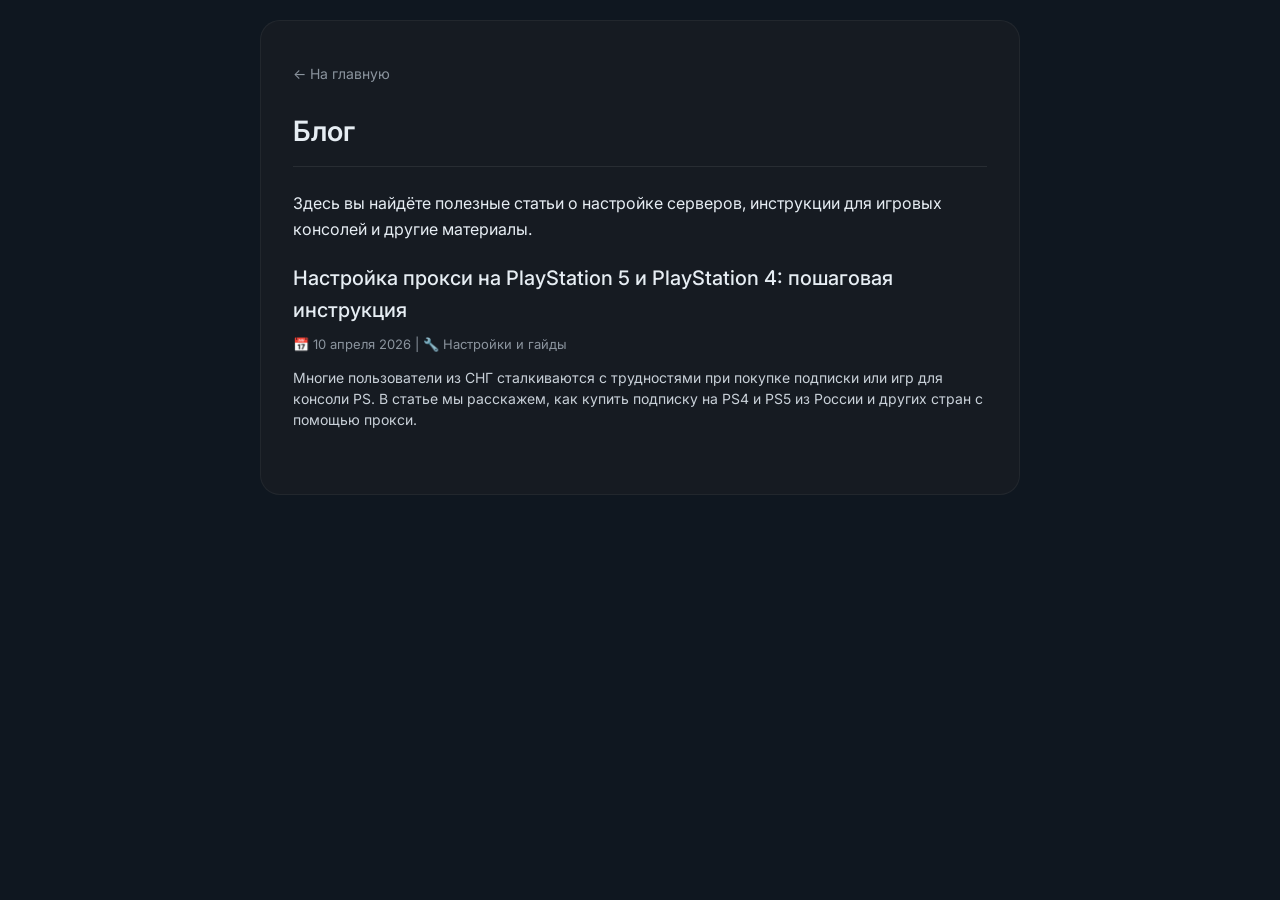
==== blog/index.html @ 6b74e6f9 "Update index.html" ====
<!DOCTYPE html>
<html lang="ru">
<head>
    <meta charset="UTF-8">
    <meta name="viewport" content="width=device-width, initial-scale=1.0">
    <title>Блог | MTProto для Telegram</title>
    <link href="https://fonts.googleapis.com/css2?family=Inter:wght@300;400;500;600;700&display=swap" rel="stylesheet">
    <style>
        * {
            margin: 0;
            padding: 0;
            box-sizing: border-box;
        }

        body {
            font-family: 'Inter', sans-serif;
            background: #0f1720;
            color: #e6edf3;
            line-height: 1.6;
            padding: 20px;
        }

        .container {
            max-width: 760px;
            margin: 0 auto;
            background: #161b22;
            border-radius: 20px;
            padding: 40px 32px;
            border: 1px solid rgba(255,255,255,0.05);
        }

        .back-link {
            display: inline-block;
            margin-bottom: 24px;
            color: #8b949e;
            text-decoration: none;
            font-size: 14px;
            transition: color 0.2s;
        }

        .back-link:hover {
            color: #58a6ff;
        }

        h1 {
            font-size: 28px;
            font-weight: 600;
            margin-bottom: 24px;
            padding-bottom: 12px;
            border-bottom: 1px solid rgba(255,255,255,0.08);
        }

        .posts-list {
            list-style: none;
            margin-top: 20px;
        }

        .posts-list li {
            margin-bottom: 24px;
            padding-bottom: 24px;
            border-bottom: 1px solid rgba(255,255,255,0.05);
        }

        .posts-list li:last-child {
            border-bottom: none;
            padding-bottom: 0;
        }

        .post-title {
            font-size: 20px;
            font-weight: 500;
            margin-bottom: 8px;
        }

        .post-title a {
            color: #e6edf3;
            text-decoration: none;
            transition: color 0.2s;
        }

        .post-title a:hover {
            color: #58a6ff;
            text-decoration: underline;
        }

        .post-meta {
            font-size: 13px;
            color: #8b949e;
            margin-bottom: 12px;
        }

        .post-excerpt {
            font-size: 14px;
            color: #c9d1d9;
            line-height: 1.5;
        }
    </style>
</head>
<body>

<div class="container">
    <a href="https://telegaproxy.vercel.app/" class="back-link">← На главную</a>

    <h1>Блог</h1>
    <p>Здесь вы найдёте полезные статьи о настройке серверов, инструкции для игровых консолей и другие материалы.</p>

    <ul class="posts-list">
        <li>
            <div class="post-title">
                <a href="nastroyka-proksi-na-playstation-5-i-playstation-4-poshagovaya-instruktsiya.html">Настройка прокси на PlayStation 5 и PlayStation 4: пошаговая инструкция</a>
            </div>
            <div class="post-meta">📅 10 апреля 2026 | 🔧 Настройки и гайды</div>
            <div class="post-excerpt">
                Многие пользователи из СНГ сталкиваются с трудностями при покупке подписки или игр для консоли PS. В статье мы расскажем, как купить подписку на PS4 и PS5 из России и других стран с помощью прокси.
            </div>
        </li>
        <!-- Здесь в будущем можно добавлять новые статьи -->
    </ul>
</div>

    <script defer src="https://umami-stats-ten.vercel.app/script.js" data-website-id="706c1472-5d7d-48b3-9ffe-f99364dee7cd"></script>

</body>
</html>
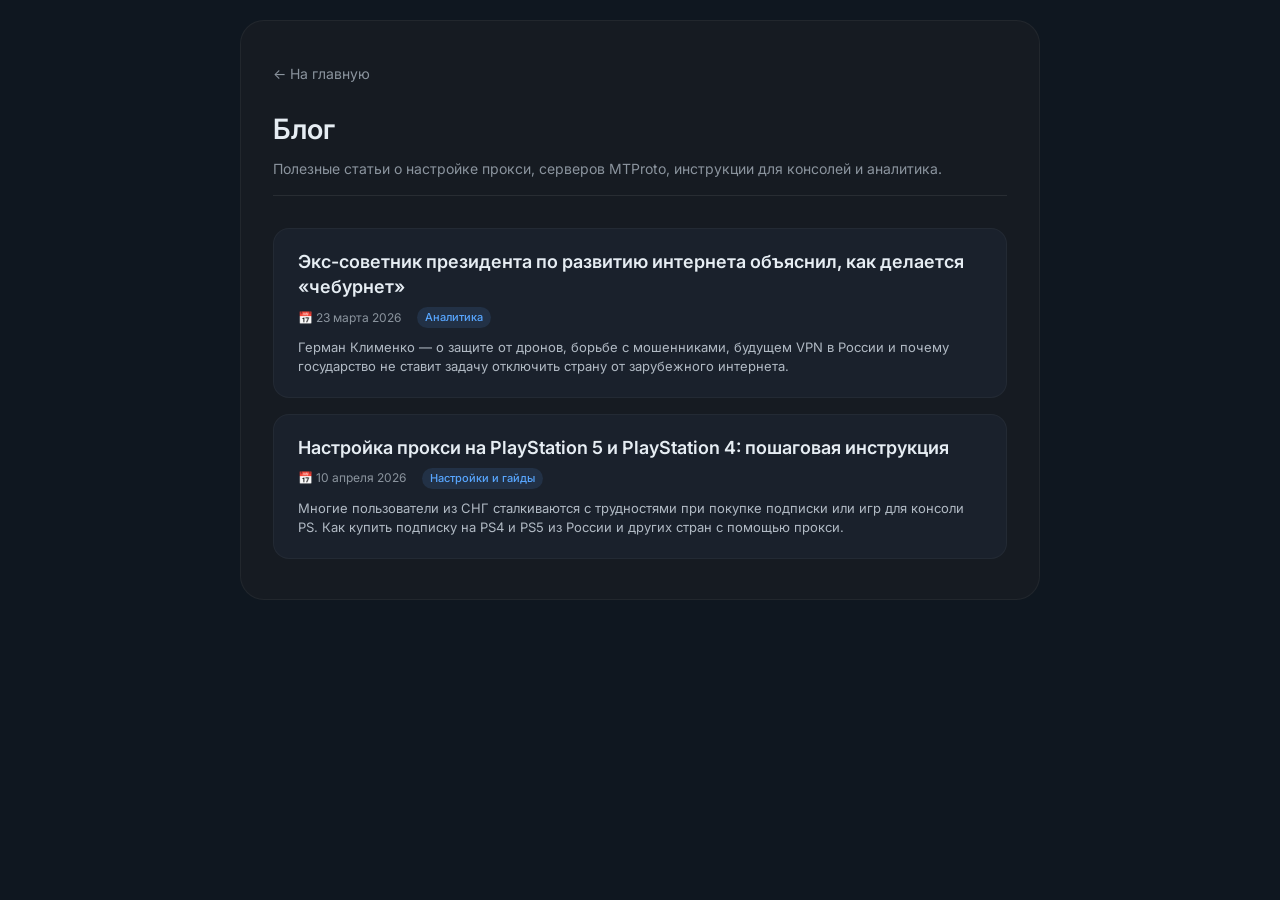
==== commit 655bdf04: "Update index.html" ====
--- a/blog/index.html
+++ b/blog/index.html
@@ -16,15 +16,15 @@
             font-family: 'Inter', sans-serif;
             background: #0f1720;
             color: #e6edf3;
-            line-height: 1.6;
+            line-height: 1.5;
             padding: 20px;
         }
 
         .container {
-            max-width: 760px;
+            max-width: 800px;
             margin: 0 auto;
             background: #161b22;
-            border-radius: 20px;
+            border-radius: 24px;
             padding: 40px 32px;
             border: 1px solid rgba(255,255,255,0.05);
         }
@@ -45,54 +45,100 @@
         h1 {
             font-size: 28px;
             font-weight: 600;
-            margin-bottom: 24px;
-            padding-bottom: 12px;
+            margin-bottom: 8px;
+            padding-bottom: 0;
+            border-bottom: none;
+        }
+
+        .blog-description {
+            font-size: 14px;
+            color: #8b949e;
+            margin-bottom: 32px;
+            padding-bottom: 16px;
             border-bottom: 1px solid rgba(255,255,255,0.08);
         }
 
-        .posts-list {
-            list-style: none;
-            margin-top: 20px;
+        /* Сетка карточек — компактные плитки */
+        .posts-grid {
+            display: flex;
+            flex-direction: column;
+            gap: 16px;
         }
 
-        .posts-list li {
-            margin-bottom: 24px;
-            padding-bottom: 24px;
-            border-bottom: 1px solid rgba(255,255,255,0.05);
+        /* Кликабельная карточка */
+        .post-card {
+            background: #1a212c;
+            border-radius: 16px;
+            padding: 20px 24px;
+            transition: all 0.2s ease;
+            cursor: pointer;
+            border: 1px solid rgba(255,255,255,0.04);
+            text-decoration: none;
+            display: block;
         }
 
-        .posts-list li:last-child {
-            border-bottom: none;
-            padding-bottom: 0;
+        .post-card:hover {
+            background: #1f2835;
+            border-color: rgba(88, 166, 255, 0.3);
+            transform: translateY(-2px);
         }
 
+        /* Заголовок карточки */
         .post-title {
-            font-size: 20px;
-            font-weight: 500;
+            font-size: 18px;
+            font-weight: 600;
+            color: #e6edf3;
             margin-bottom: 8px;
-        }
-
-        .post-title a {
-            color: #e6edf3;
-            text-decoration: none;
+            line-height: 1.4;
             transition: color 0.2s;
         }
 
-        .post-title a:hover {
+        .post-card:hover .post-title {
             color: #58a6ff;
-            text-decoration: underline;
         }
 
+        /* Мета-информация */
         .post-meta {
-            font-size: 13px;
+            font-size: 12px;
             color: #8b949e;
-            margin-bottom: 12px;
+            margin-bottom: 10px;
+            display: flex;
+            gap: 16px;
+            align-items: center;
         }
 
+        .post-category {
+            background: rgba(88, 166, 255, 0.12);
+            padding: 2px 8px;
+            border-radius: 20px;
+            font-size: 11px;
+            font-weight: 500;
+            color: #58a6ff;
+        }
+
+        /* Анонс/выдержка */
         .post-excerpt {
-            font-size: 14px;
-            color: #c9d1d9;
+            font-size: 13px;
+            color: #b1bac4;
             line-height: 1.5;
+            margin-bottom: 0;
+        }
+
+        /* ссылка внутри карточки не нужна, вся карточка кликабельна */
+        .post-card a {
+            text-decoration: none;
+        }
+
+        @media (max-width: 560px) {
+            .container {
+                padding: 24px 20px;
+            }
+            .post-card {
+                padding: 16px 20px;
+            }
+            .post-title {
+                font-size: 16px;
+            }
         }
     </style>
 </head>
@@ -102,23 +148,39 @@
     <a href="https://telegaproxy.vercel.app/" class="back-link">← На главную</a>
 
     <h1>Блог</h1>
-    <p>Здесь вы найдёте полезные статьи о настройке серверов, инструкции для игровых консолей и другие материалы.</p>
+    <div class="blog-description">
+        Полезные статьи о настройке прокси, серверов MTProto, инструкции для консолей и аналитика.
+    </div>
 
-    <ul class="posts-list">
-        <li>
-            <div class="post-title">
-                <a href="nastroyka-proksi-na-playstation-5-i-playstation-4-poshagovaya-instruktsiya.html">Настройка прокси на PlayStation 5 и PlayStation 4: пошаговая инструкция</a>
+    <div class="posts-grid">
+        <!-- КАРТОЧКА 1: Экс-советник президента о "чебурнете" (вся карточка кликабельна) -->
+        <a href="eks-sovetnik-prezidenta-german-klimenko-cheburnet-internet-ogranicheniya.html" class="post-card">
+            <div class="post-title">Экс-советник президента по развитию интернета объяснил, как делается «чебурнет»</div>
+            <div class="post-meta">
+                <span>📅 23 марта 2026</span>
+                <span class="post-category">Аналитика</span>
             </div>
-            <div class="post-meta">📅 10 апреля 2026 | 🔧 Настройки и гайды</div>
             <div class="post-excerpt">
-                Многие пользователи из СНГ сталкиваются с трудностями при покупке подписки или игр для консоли PS. В статье мы расскажем, как купить подписку на PS4 и PS5 из России и других стран с помощью прокси.
+                Герман Клименко — о защите от дронов, борьбе с мошенниками, будущем VPN в России и почему государство не ставит задачу отключить страну от зарубежного интернета.
             </div>
-        </li>
-        <!-- Здесь в будущем можно добавлять новые статьи -->
-    </ul>
+        </a>
+
+        <!-- КАРТОЧКА 2: PlayStation (вся карточка кликабельна) -->
+        <a href="nastroyka-proksi-na-playstation-5-i-playstation-4-poshagovaya-instruktsiya.html" class="post-card">
+            <div class="post-title">Настройка прокси на PlayStation 5 и PlayStation 4: пошаговая инструкция</div>
+            <div class="post-meta">
+                <span>📅 10 апреля 2026</span>
+                <span class="post-category">Настройки и гайды</span>
+            </div>
+            <div class="post-excerpt">
+                Многие пользователи из СНГ сталкиваются с трудностями при покупке подписки или игр для консоли PS. Как купить подписку на PS4 и PS5 из России и других стран с помощью прокси.
+            </div>
+        </a>
+
+        <!-- Здесь будут добавляться новые статьи — просто копируем блок .post-card -->
+    </div>
 </div>
 
-    <script defer src="https://umami-stats-ten.vercel.app/script.js" data-website-id="706c1472-5d7d-48b3-9ffe-f99364dee7cd"></script>
-
+<script defer src="https://umami-stats-ten.vercel.app/script.js" data-website-id="706c1472-5d7d-48b3-9ffe-f99364dee7cd"></script>
 </body>
 </html>
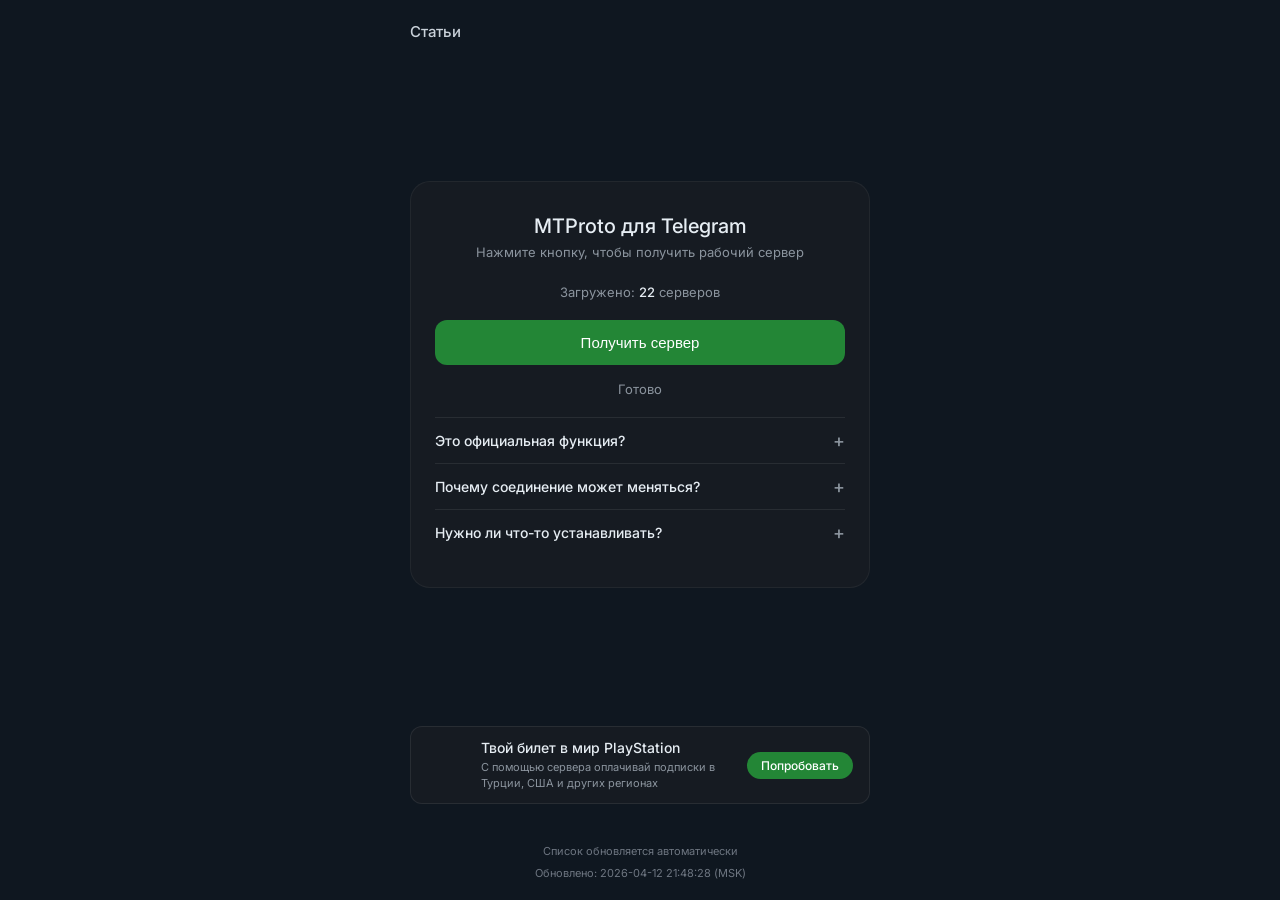
==== commit 18e1dd23: "Update index.html" ====
--- a/blog/index.html
+++ b/blog/index.html
@@ -2,185 +2,509 @@
 <html lang="ru">
 <head>
     <meta charset="UTF-8">
-    <meta name="viewport" content="width=device-width, initial-scale=1.0">
-    <title>Блог | MTProto для Telegram</title>
-    <link href="https://fonts.googleapis.com/css2?family=Inter:wght@300;400;500;600;700&display=swap" rel="stylesheet">
+    <meta name="viewport" content="width=device-width, initial-scale=1, user-scalable=yes">
+
+    <!-- SEO -->
+    <title>MTProto серверы для Telegram — список подключений</title>
+    <meta name="description" content="Актуальные серверы MTProto для Telegram. Получите параметры подключения и настройте доступ через официальные функции приложения.">
+    <meta name="keywords" content="mtproto server, telegram server, mtproto подключение, настройка телеграм, серверы для телеграм">
+    
+    <link href="https://fonts.googleapis.com/css2?family=Inter:wght@300;400;500;600&display=swap" rel="stylesheet">
+
     <style>
-        * {
-            margin: 0;
-            padding: 0;
-            box-sizing: border-box;
-        }
-
+        * { box-sizing: border-box; margin: 0; padding: 0; }
         body {
             font-family: 'Inter', sans-serif;
             background: #0f1720;
             color: #e6edf3;
-            line-height: 1.5;
-            padding: 20px;
-        }
-
-        .container {
-            max-width: 800px;
-            margin: 0 auto;
-            background: #161b22;
-            border-radius: 24px;
-            padding: 40px 32px;
-            border: 1px solid rgba(255,255,255,0.05);
-        }
-
-        .back-link {
-            display: inline-block;
-            margin-bottom: 24px;
-            color: #8b949e;
-            text-decoration: none;
-            font-size: 14px;
-            transition: color 0.2s;
-        }
-
-        .back-link:hover {
-            color: #58a6ff;
-        }
-
-        h1 {
-            font-size: 28px;
-            font-weight: 600;
-            margin-bottom: 8px;
-            padding-bottom: 0;
-            border-bottom: none;
-        }
-
-        .blog-description {
-            font-size: 14px;
-            color: #8b949e;
-            margin-bottom: 32px;
-            padding-bottom: 16px;
-            border-bottom: 1px solid rgba(255,255,255,0.08);
-        }
-
-        /* Сетка карточек — компактные плитки */
-        .posts-grid {
             display: flex;
             flex-direction: column;
-            gap: 16px;
-        }
-
-        /* Кликабельная карточка */
-        .post-card {
-            background: #1a212c;
-            border-radius: 16px;
-            padding: 20px 24px;
+            min-height: 100vh;
+        }
+
+        /* Шапка — цвет как у основного фона */
+        .site-header {
+            width: 100%;
+            background: #0f1720;
+            padding: 16px 20px;
+        }
+        .header-container {
+            max-width: 460px;
+            margin: 0 auto;
+            display: flex;
+            justify-content: flex-start;
+            align-items: center;
+        }
+        .articles-link {
+            color: #c9d1d9;
+            text-decoration: none;
+            font-size: 15px;
+            font-weight: 500;
+            padding: 6px 0;
+            position: relative;
+            transition: color 0.2s ease;
+        }
+        .articles-link::after {
+            content: '';
+            position: absolute;
+            bottom: 0;
+            left: 0;
+            width: 0;
+            height: 2px;
+            background: #58a6ff;
+            transition: width 0.2s ease;
+        }
+        .articles-link:hover { color: #ffffff; }
+        .articles-link:hover::after { width: 100%; }
+
+        .main-content {
+            flex: 1;
+            display: flex;
+            justify-content: center;
+            align-items: center;
+            padding: 32px 20px;
+        }
+        .container {
+            width: 100%;
+            max-width: 460px;
+            background: #161b22;
+            border-radius: 20px;
+            padding: 32px 24px;
+            text-align: center;
+            border: 1px solid rgba(255,255,255,0.05);
+        }
+        h1 { font-size: 20px; font-weight: 500; margin-bottom: 6px; }
+        .sub { font-size: 13px; color: #8b949e; margin-bottom: 24px; }
+        .stats { font-size: 13px; color: #8b949e; margin-bottom: 20px; }
+        .stats strong { color: #e6edf3; font-weight: 500; }
+
+        button {
+            width: 100%;
+            padding: 14px;
+            border-radius: 12px;
+            border: none;
+            background: #238636;
+            color: white;
+            font-size: 15px;
+            font-weight: 500;
+            cursor: pointer;
             transition: all 0.2s ease;
+        }
+        button:hover { background: #2ea043; }
+        button:disabled { opacity: 0.5; cursor: not-allowed; }
+
+        .result-area {
+            margin-top: 20px;
+            padding: 16px;
+            border-radius: 12px;
+            background: #0d1117;
+            display: none;
+            text-align: left;
+            border: 1px solid rgba(255,255,255,0.05);
+        }
+        .proxy-link {
+            display: block;
+            font-family: monospace;
+            font-size: 12px;
+            color: #58a6ff;
+            word-break: break-all;
+            margin-bottom: 12px;
+            padding: 8px;
+            background: #0b141a;
+            border-radius: 12px;
             cursor: pointer;
-            border: 1px solid rgba(255,255,255,0.04);
-            text-decoration: none;
-            display: block;
-        }
-
-        .post-card:hover {
-            background: #1f2835;
-            border-color: rgba(88, 166, 255, 0.3);
-            transform: translateY(-2px);
-        }
-
-        /* Заголовок карточки */
-        .post-title {
-            font-size: 18px;
-            font-weight: 600;
-            color: #e6edf3;
-            margin-bottom: 8px;
-            line-height: 1.4;
-            transition: color 0.2s;
-        }
-
-        .post-card:hover .post-title {
-            color: #58a6ff;
-        }
-
-        /* Мета-информация */
-        .post-meta {
+            transition: all 0.2s;
+        }
+        .proxy-link:hover { background: #1e2a36; }
+        .flex-row { display: flex; gap: 12px; align-items: center; justify-content: center; flex-wrap: wrap; }
+        
+        .connect-button {
+            background: #238636;
+            color: white;
+            border: none;
+            padding: 8px 20px;
+            border-radius: 8px;
+            font-size: 14px;
+            font-weight: 500;
+            cursor: pointer;
+            width: auto;
+            transition: background 0.2s;
+        }
+        .connect-button:hover { background: #2ea043; }
+        
+        .attempt-info {
             font-size: 12px;
             color: #8b949e;
-            margin-bottom: 10px;
+            margin-top: 12px;
+            padding-top: 8px;
+            border-top: 1px solid rgba(255,255,255,0.05);
+        }
+        .status { margin-top: 16px; font-size: 13px; color: #8b949e; }
+
+        /* Футер — цвет как у основного фона */
+        .site-footer {
+            width: 100%;
+            background: #0f1720;
+            padding: 20px;
+            margin-top: 20px;
+        }
+        .footer-container {
+            max-width: 460px;
+            margin: 0 auto;
+            text-align: center;
+        }
+        .footer-text { font-size: 11px; color: #6e7681; margin-bottom: 8px; }
+        .update-time { font-size: 11px; color: #6e7681; }
+
+        /* Баннер (отдельный блок, ниже FAQ, перед футером) */
+        .recommend {
+            max-width: 460px;
+            margin: 20px auto 0 auto;
+            padding: 12px 16px;
+            background: #161b22;
+            border-radius: 12px;
+            text-align: left;
+            border: 1px solid rgba(255,255,255,0.08);
+        }
+        .recommend-content {
             display: flex;
-            gap: 16px;
             align-items: center;
-        }
-
-        .post-category {
-            background: rgba(88, 166, 255, 0.12);
-            padding: 2px 8px;
+            gap: 14px;
+        }
+        .recommend-icon { flex-shrink: 0; width: 40px; height: 40px; display: flex; align-items: center; justify-content: center; }
+        .recommend-icon img { max-width: 100%; max-height: 100%; opacity: 0.8; }
+        .recommend-text { flex: 1; }
+        .recommend-title { font-size: 14px; font-weight: 500; color: #e6edf3; margin-bottom: 4px; }
+        .recommend-desc { font-size: 11px; color: #8b949e; line-height: 1.4; }
+        .recommend-button {
+            background: #238636;
+            color: white;
+            border: none;
+            padding: 6px 14px;
             border-radius: 20px;
-            font-size: 11px;
+            font-size: 12px;
             font-weight: 500;
-            color: #58a6ff;
-        }
-
-        /* Анонс/выдержка */
-        .post-excerpt {
+            cursor: pointer;
+            text-decoration: none;
+            display: inline-block;
+            white-space: nowrap;
+        }
+        .recommend-button:hover { background: #2ea043; }
+
+        /* СТИЛИ ДЛЯ FAQ АККОРДЕОНА (ПЛАВНЫЙ, НАДЁЖНЫЙ) */
+        .faq-section {
+            margin-top: 20px;
+            text-align: left;
+        }
+        .faq-item {
+            border-top: 1px solid rgba(255,255,255,0.08);
+        }
+        .faq-question {
+            display: flex;
+            justify-content: space-between;
+            align-items: center;
+            cursor: pointer;
+            font-size: 14px;
+            font-weight: 500;
+            color: #e6edf3;
+            padding: 12px 0;
+        }
+        .faq-question span {
+            font-size: 18px;
+            color: #8b949e;
+            transition: transform 0.2s;
+        }
+        .faq-item.active .faq-question span {
+            transform: rotate(45deg);
+        }
+        .faq-answer {
+            max-height: 0;
+            overflow: hidden;
+            transition: max-height 0.35s ease-out;
+        }
+        .faq-item.active .faq-answer {
+            max-height: 200px; /* Достаточно для вашего текста */
+        }
+        .faq-answer-inner {
             font-size: 13px;
-            color: #b1bac4;
+            color: #8b949e;
             line-height: 1.5;
-            margin-bottom: 0;
-        }
-
-        /* ссылка внутри карточки не нужна, вся карточка кликабельна */
-        .post-card a {
-            text-decoration: none;
-        }
-
-        @media (max-width: 560px) {
-            .container {
-                padding: 24px 20px;
-            }
-            .post-card {
-                padding: 16px 20px;
-            }
-            .post-title {
-                font-size: 16px;
-            }
-        }
+            padding-bottom: 12px;
+            padding-left: 8px;
+        }
+
+        @media (max-width: 480px) {
+            .recommend-content { flex-direction: column; text-align: center; gap: 8px; }
+            .recommend-icon { width: 48px; height: 48px; }
+            .recommend-button { white-space: normal; }
+        }
+
+        .loader {
+            display: inline-block;
+            width: 16px;
+            height: 16px;
+            border: 2px solid #fff;
+            border-top-color: transparent;
+            border-radius: 50%;
+            animation: spin 0.6s linear infinite;
+            margin-right: 6px;
+            vertical-align: middle;
+        }
+        @keyframes spin { to { transform: rotate(360deg); } }
     </style>
 </head>
 <body>
 
-<div class="container">
-    <a href="https://telegaproxy.vercel.app/" class="back-link">← На главную</a>
-
-    <h1>Блог</h1>
-    <div class="blog-description">
-        Полезные статьи о настройке прокси, серверов MTProto, инструкции для консолей и аналитика.
+    <!-- ШАПКА -->
+    <header class="site-header">
+        <div class="header-container">
+            <a href="/blog/index.html" class="articles-link" target="_blank" rel="noopener noreferrer">Статьи</a>
+        </div>
+    </header>
+
+    <!-- ОСНОВНОЙ КОНТЕНТ -->
+    <main class="main-content">
+        <div class="container">
+            <h1>MTProto для Telegram</h1>
+            <div class="sub">Нажмите кнопку, чтобы получить рабочий сервер</div>
+            <div class="stats" id="statsArea">Загружено: <strong id="totalCount">—</strong> серверов</div>
+            <button id="getProxyBtn">Получить сервер</button>
+            <div class="result-area" id="resultArea">
+                <div class="proxy-link" id="proxyLink">—</div>
+                <div class="flex-row">
+                    <button class="connect-button" id="connectBtn">Connect</button>
+                </div>
+                <div class="attempt-info" id="attemptInfo">Попытка <strong id="attemptNum">0</strong> из <strong id="totalNum">0</strong></div>
+            </div>
+            <div class="status" id="statusMsg">Готово</div>
+
+            <!-- FAQ АККОРДЕОН -->
+            <div class="faq-section">
+                <div class="faq-item">
+                    <div class="faq-question">
+                        Это официальная функция? <span>+</span>
+                    </div>
+                    <div class="faq-answer">
+                        <div class="faq-answer-inner">
+                            Да, Telegram поддерживает работу с дополнительными серверами через встроенные настройки.
+                        </div>
+                    </div>
+                </div>
+                <div class="faq-item">
+                    <div class="faq-question">
+                        Почему соединение может меняться? <span>+</span>
+                    </div>
+                    <div class="faq-answer">
+                        <div class="faq-answer-inner">
+                            Разные серверы могут иметь различную нагрузку. Вы можете выбрать другой вариант.
+                        </div>
+                    </div>
+                </div>
+                <div class="faq-item">
+                    <div class="faq-question">
+                        Нужно ли что-то устанавливать? <span>+</span>
+                    </div>
+                    <div class="faq-answer">
+                        <div class="faq-answer-inner">
+                            Нет, используется стандартный функционал приложения Telegram.
+                        </div>
+                    </div>
+                </div>
+            </div>
+        </div>
+    </main>
+
+    <!-- БАННЕР -->
+    <div class="recommend">
+        <div class="recommend-content">
+            <div class="recommend-icon">
+                <img src="https://raw.githubusercontent.com/blog1703/telegram-proxy-dev/refs/heads/main/images/astro-logo-white.png" alt="">
+            </div>
+            <div class="recommend-text">
+                <div class="recommend-title">Твой билет в мир PlayStation</div>
+                <div class="recommend-desc">С помощью сервера оплачивай подписки в Турции, США и других регионах</div>
+            </div>
+            <a href="/blog/nastroyka-proksi-na-playstation-5-i-playstation-4-poshagovaya-instruktsiya.html" class="recommend-button" target="_blank" rel="nofollow">Попробовать</a>
+        </div>
     </div>
 
-    <div class="posts-grid">
-        <!-- КАРТОЧКА 1: Экс-советник президента о "чебурнете" (вся карточка кликабельна) -->
-        <a href="eks-sovetnik-prezidenta-german-klimenko-cheburnet-internet-ogranicheniya.html" class="post-card">
-            <div class="post-title">Экс-советник президента по развитию интернета объяснил, как делается «чебурнет»</div>
-            <div class="post-meta">
-                <span>📅 23 марта 2026</span>
-                <span class="post-category">Аналитика</span>
-            </div>
-            <div class="post-excerpt">
-                Герман Клименко — о защите от дронов, борьбе с мошенниками, будущем VPN в России и почему государство не ставит задачу отключить страну от зарубежного интернета.
-            </div>
-        </a>
-
-        <!-- КАРТОЧКА 2: PlayStation (вся карточка кликабельна) -->
-        <a href="nastroyka-proksi-na-playstation-5-i-playstation-4-poshagovaya-instruktsiya.html" class="post-card">
-            <div class="post-title">Настройка прокси на PlayStation 5 и PlayStation 4: пошаговая инструкция</div>
-            <div class="post-meta">
-                <span>📅 10 апреля 2026</span>
-                <span class="post-category">Настройки и гайды</span>
-            </div>
-            <div class="post-excerpt">
-                Многие пользователи из СНГ сталкиваются с трудностями при покупке подписки или игр для консоли PS. Как купить подписку на PS4 и PS5 из России и других стран с помощью прокси.
-            </div>
-        </a>
-
-        <!-- Здесь будут добавляться новые статьи — просто копируем блок .post-card -->
-    </div>
-</div>
-
-<script defer src="https://umami-stats-ten.vercel.app/script.js" data-website-id="706c1472-5d7d-48b3-9ffe-f99364dee7cd"></script>
+    <!-- ФУТЕР -->
+    <footer class="site-footer">
+        <div class="footer-container">
+            <div class="footer-text">Список обновляется автоматически</div>
+            <div class="update-time" id="updateTime"></div>
+        </div>
+    </footer>
+
+<script>
+(function(){
+    const PROXY_LIST_URL = 'https://blog1703.github.io/tgonline/proxies.txt';
+    const FETCH_TIMEOUT = 10000;
+    const AUTO_REFRESH_INTERVAL = 30 * 60 * 1000;
+
+    let cachedProxies = [];
+    let currentIndex = -1;
+    let currentProxyUrl = '';
+    let isLoading = false;
+    let lastContentHash = '';
+
+    const getProxyBtn = document.getElementById('getProxyBtn');
+    const resultArea = document.getElementById('resultArea');
+    const proxyLinkDiv = document.getElementById('proxyLink');
+    const connectBtn = document.getElementById('connectBtn');
+    const statusMsg = document.getElementById('statusMsg');
+    const updateTimeSpan = document.getElementById('updateTime');
+    const totalCountSpan = document.getElementById('totalCount');
+    const attemptNumSpan = document.getElementById('attemptNum');
+    const totalNumSpan = document.getElementById('totalNum');
+
+    function simpleHash(str) {
+        let hash = 0;
+        for (let i = 0; i < str.length; i++) {
+            const char = str.charCodeAt(i);
+            hash = ((hash << 5) - hash) + char;
+            hash |= 0;
+        }
+        return hash.toString();
+    }
+
+    async function fetchWithTimeout(url, timeout = FETCH_TIMEOUT) {
+        const controller = new AbortController();
+        const timeoutId = setTimeout(() => controller.abort(), timeout);
+        try {
+            const response = await fetch(url, { signal: controller.signal });
+            clearTimeout(timeoutId);
+            return response;
+        } catch (err) {
+            clearTimeout(timeoutId);
+            throw err;
+        }
+    }
+
+    async function loadProxies(force = false) {
+        if (isLoading) return false;
+        isLoading = true;
+        statusMsg.innerHTML = '<span class="loader"></span> Загрузка...';
+        getProxyBtn.disabled = true;
+        try {
+            const response = await fetchWithTimeout(PROXY_LIST_URL);
+            if (!response.ok) throw new Error('HTTP ' + response.status);
+            const text = await response.text();
+            const newHash = simpleHash(text);
+            if (!force && lastContentHash === newHash && cachedProxies.length > 0) {
+                statusMsg.textContent = 'Список актуален';
+                getProxyBtn.disabled = false;
+                isLoading = false;
+                return true;
+            }
+            lastContentHash = newHash;
+            const updateMatch = text.match(/# Updated: (.*?)(?:\n|$)/);
+            if (updateMatch) updateTimeSpan.textContent = 'Обновлено: ' + updateMatch[1];
+            const proxies = text.split('\n').filter(line => line.trim().startsWith('tg://'));
+            if (!proxies.length) throw new Error('Список пуст');
+            const wasEmpty = cachedProxies.length === 0;
+            cachedProxies = proxies;
+            if (wasEmpty) currentIndex = -1;
+            totalCountSpan.textContent = proxies.length;
+            totalNumSpan.textContent = proxies.length;
+            statusMsg.textContent = 'Готово';
+            getProxyBtn.disabled = false;
+            isLoading = false;
+            return true;
+        } catch (err) {
+            statusMsg.textContent = err.name === 'AbortError' ? 'Ошибка: таймаут загрузки' : 'Ошибка загрузки';
+            getProxyBtn.disabled = false;
+            isLoading = false;
+            return false;
+        }
+    }
+
+    function showNextProxy() {
+        if (!cachedProxies.length) return false;
+        currentIndex = (currentIndex + 1) % cachedProxies.length;
+        currentProxyUrl = cachedProxies[currentIndex];
+        proxyLinkDiv.textContent = currentProxyUrl;
+        attemptNumSpan.textContent = currentIndex + 1;
+        return true;
+    }
+
+    async function handleGetProxy() {
+        if (isLoading) { statusMsg.textContent = 'Загрузка, подождите...'; return; }
+        if (!cachedProxies.length) { const loaded = await loadProxies(); if (!loaded) return; }
+        getProxyBtn.disabled = true;
+        getProxyBtn.innerHTML = '<span class="loader"></span> Поиск';
+        const success = showNextProxy();
+        if (success) {
+            resultArea.style.display = 'block';
+            statusMsg.textContent = 'Готово';
+        } else {
+            statusMsg.textContent = 'Нет доступных серверов';
+        }
+        getProxyBtn.disabled = false;
+        getProxyBtn.textContent = 'Получить сервер';
+    }
+
+    async function copyToClipboard(text) {
+        try {
+            await navigator.clipboard.writeText(text);
+            return true;
+        } catch (err) {
+            const textarea = document.createElement('textarea');
+            textarea.value = text;
+            document.body.appendChild(textarea);
+            textarea.select();
+            const success = document.execCommand('copy');
+            document.body.removeChild(textarea);
+            return success;
+        }
+    }
+
+    proxyLinkDiv.addEventListener('click', async () => {
+        if (currentProxyUrl) {
+            const ok = await copyToClipboard(currentProxyUrl);
+            if (ok) {
+                statusMsg.textContent = '✅ Ссылка скопирована!';
+                setTimeout(() => { if (statusMsg.textContent === '✅ Ссылка скопирована!') statusMsg.textContent = 'Готово'; }, 2000);
+            } else {
+                statusMsg.textContent = '❌ Ошибка копирования';
+            }
+        }
+    });
+
+    connectBtn.addEventListener('click', () => {
+        if (currentProxyUrl) window.open(currentProxyUrl, '_blank');
+    });
+
+    async function autoRefresh() {
+        if (isLoading) return;
+        try {
+            const response = await fetchWithTimeout(PROXY_LIST_URL);
+            if (!response.ok) return;
+            const text = await response.text();
+            const newHash = simpleHash(text);
+            if (newHash !== lastContentHash && cachedProxies.length > 0) {
+                await loadProxies(true);
+                statusMsg.textContent = 'Список обновлён';
+                setTimeout(() => { if (statusMsg.textContent === 'Список обновлён') statusMsg.textContent = 'Готово'; }, 2000);
+            }
+        } catch(e) {}
+    }
+
+    getProxyBtn.addEventListener('click', handleGetProxy);
+    setInterval(autoRefresh, AUTO_REFRESH_INTERVAL);
+    loadProxies();
+
+    // Аккордеон FAQ
+    document.querySelectorAll('.faq-question').forEach(item => {
+        item.addEventListener('click', () => {
+            const parent = item.parentElement;
+            parent.classList.toggle('active');
+        });
+    });
+})();
+</script>
+
+    <script defer src="https://umami-stats-ten.vercel.app/script.js" data-website-id="706c1472-5d7d-48b3-9ffe-f99364dee7cd"></script>
+
 </body>
 </html>
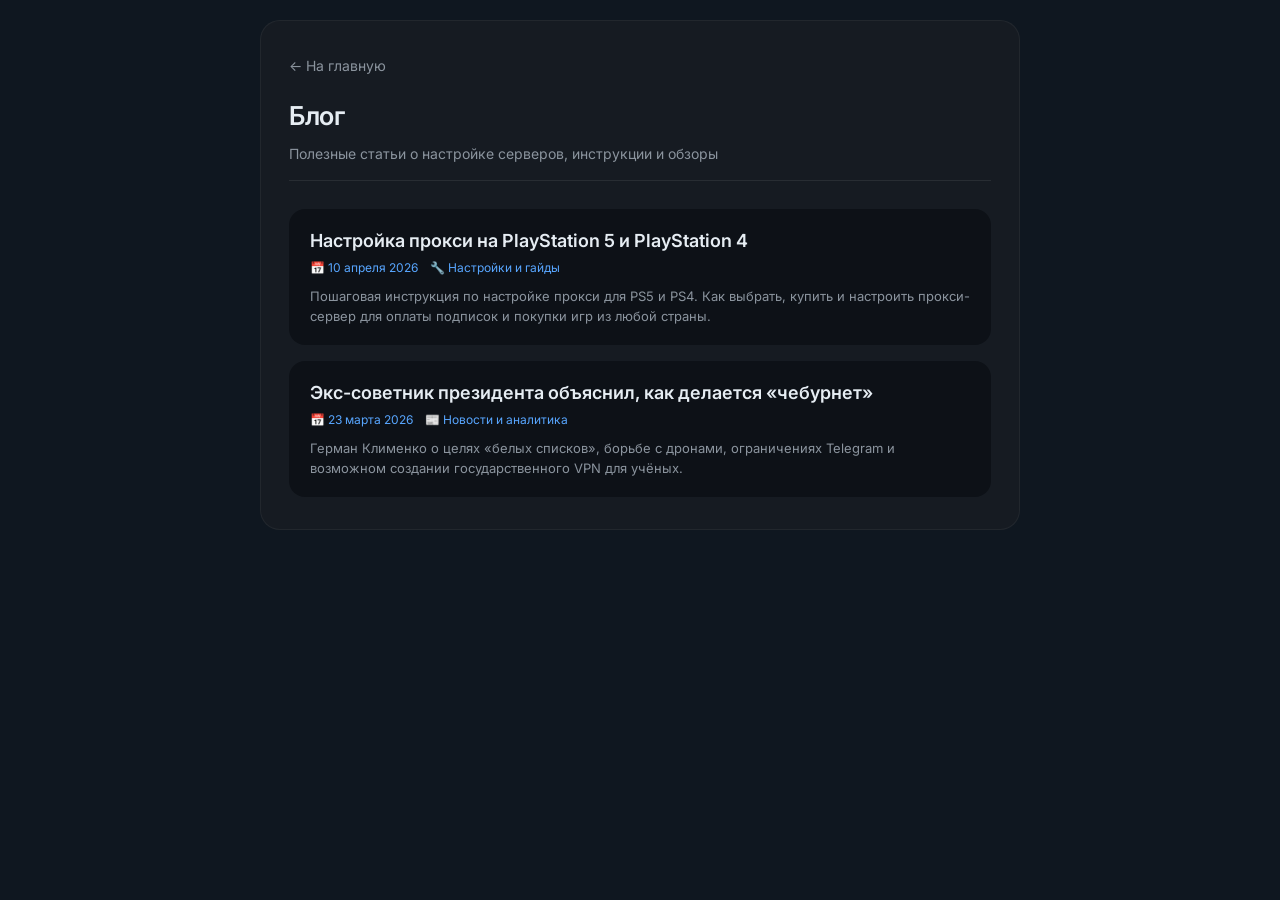
==== commit 8f593ef1: "Update index.html" ====
--- a/blog/index.html
+++ b/blog/index.html
@@ -2,507 +2,170 @@
 <html lang="ru">
 <head>
     <meta charset="UTF-8">
-    <meta name="viewport" content="width=device-width, initial-scale=1, user-scalable=yes">
+    <meta name="viewport" content="width=device-width, initial-scale=1.0">
+    <title>Блог | MTProto для Telegram</title>
+    <link href="https://fonts.googleapis.com/css2?family=Inter:wght@300;400;500;600;700&display=swap" rel="stylesheet">
+    <style>
+        * {
+            margin: 0;
+            padding: 0;
+            box-sizing: border-box;
+        }
 
-    <!-- SEO -->
-    <title>MTProto серверы для Telegram — список подключений</title>
-    <meta name="description" content="Актуальные серверы MTProto для Telegram. Получите параметры подключения и настройте доступ через официальные функции приложения.">
-    <meta name="keywords" content="mtproto server, telegram server, mtproto подключение, настройка телеграм, серверы для телеграм">
-    
-    <link href="https://fonts.googleapis.com/css2?family=Inter:wght@300;400;500;600&display=swap" rel="stylesheet">
-
-    <style>
-        * { box-sizing: border-box; margin: 0; padding: 0; }
         body {
             font-family: 'Inter', sans-serif;
             background: #0f1720;
             color: #e6edf3;
+            line-height: 1.5;
+            padding: 20px;
+        }
+
+        .container {
+            max-width: 760px;
+            margin: 0 auto;
+            background: #161b22;
+            border-radius: 20px;
+            padding: 32px 28px;
+            border: 1px solid rgba(255,255,255,0.05);
+        }
+
+        .back-link {
+            display: inline-block;
+            margin-bottom: 20px;
+            color: #8b949e;
+            text-decoration: none;
+            font-size: 14px;
+            transition: color 0.2s;
+        }
+
+        .back-link:hover {
+            color: #58a6ff;
+        }
+
+        h1 {
+            font-size: 26px;
+            font-weight: 600;
+            margin-bottom: 8px;
+            letter-spacing: -0.3px;
+        }
+
+        .blog-description {
+            font-size: 14px;
+            color: #8b949e;
+            margin-bottom: 28px;
+            padding-bottom: 16px;
+            border-bottom: 1px solid rgba(255,255,255,0.08);
+        }
+
+        .posts-list {
+            list-style: none;
             display: flex;
             flex-direction: column;
-            min-height: 100vh;
+            gap: 16px;
         }
 
-        /* Шапка — цвет как у основного фона */
-        .site-header {
-            width: 100%;
-            background: #0f1720;
-            padding: 16px 20px;
+        .posts-list li {
+            background: #0d1117;
+            border-radius: 16px;
+            transition: all 0.2s ease;
+            cursor: pointer;
+            border: 1px solid transparent;
         }
-        .header-container {
-            max-width: 460px;
-            margin: 0 auto;
-            display: flex;
-            justify-content: flex-start;
-            align-items: center;
+
+        /* Кликабельный блок */
+        .post-link {
+            display: block;
+            padding: 18px 20px;
+            text-decoration: none;
+            color: inherit;
         }
-        .articles-link {
-            color: #c9d1d9;
-            text-decoration: none;
-            font-size: 15px;
-            font-weight: 500;
-            padding: 6px 0;
-            position: relative;
-            transition: color 0.2s ease;
+
+        .posts-list li:hover {
+            border-color: rgba(88, 166, 255, 0.3);
+            background: #11161f;
+            transform: translateY(-1px);
         }
-        .articles-link::after {
-            content: '';
-            position: absolute;
-            bottom: 0;
-            left: 0;
-            width: 0;
-            height: 2px;
-            background: #58a6ff;
-            transition: width 0.2s ease;
+
+        .post-title {
+            font-size: 18px;
+            font-weight: 600;
+            margin-bottom: 6px;
+            color: #e6edf3;
+            line-height: 1.4;
         }
-        .articles-link:hover { color: #ffffff; }
-        .articles-link:hover::after { width: 100%; }
 
-        .main-content {
-            flex: 1;
-            display: flex;
-            justify-content: center;
-            align-items: center;
-            padding: 32px 20px;
-        }
-        .container {
-            width: 100%;
-            max-width: 460px;
-            background: #161b22;
-            border-radius: 20px;
-            padding: 32px 24px;
-            text-align: center;
-            border: 1px solid rgba(255,255,255,0.05);
-        }
-        h1 { font-size: 20px; font-weight: 500; margin-bottom: 6px; }
-        .sub { font-size: 13px; color: #8b949e; margin-bottom: 24px; }
-        .stats { font-size: 13px; color: #8b949e; margin-bottom: 20px; }
-        .stats strong { color: #e6edf3; font-weight: 500; }
-
-        button {
-            width: 100%;
-            padding: 14px;
-            border-radius: 12px;
-            border: none;
-            background: #238636;
-            color: white;
-            font-size: 15px;
-            font-weight: 500;
-            cursor: pointer;
-            transition: all 0.2s ease;
-        }
-        button:hover { background: #2ea043; }
-        button:disabled { opacity: 0.5; cursor: not-allowed; }
-
-        .result-area {
-            margin-top: 20px;
-            padding: 16px;
-            border-radius: 12px;
-            background: #0d1117;
-            display: none;
-            text-align: left;
-            border: 1px solid rgba(255,255,255,0.05);
-        }
-        .proxy-link {
-            display: block;
-            font-family: monospace;
+        .post-meta {
             font-size: 12px;
             color: #58a6ff;
-            word-break: break-all;
-            margin-bottom: 12px;
-            padding: 8px;
-            background: #0b141a;
-            border-radius: 12px;
-            cursor: pointer;
-            transition: all 0.2s;
-        }
-        .proxy-link:hover { background: #1e2a36; }
-        .flex-row { display: flex; gap: 12px; align-items: center; justify-content: center; flex-wrap: wrap; }
-        
-        .connect-button {
-            background: #238636;
-            color: white;
-            border: none;
-            padding: 8px 20px;
-            border-radius: 8px;
-            font-size: 14px;
-            font-weight: 500;
-            cursor: pointer;
-            width: auto;
-            transition: background 0.2s;
-        }
-        .connect-button:hover { background: #2ea043; }
-        
-        .attempt-info {
-            font-size: 12px;
-            color: #8b949e;
-            margin-top: 12px;
-            padding-top: 8px;
-            border-top: 1px solid rgba(255,255,255,0.05);
-        }
-        .status { margin-top: 16px; font-size: 13px; color: #8b949e; }
-
-        /* Футер — цвет как у основного фона */
-        .site-footer {
-            width: 100%;
-            background: #0f1720;
-            padding: 20px;
-            margin-top: 20px;
-        }
-        .footer-container {
-            max-width: 460px;
-            margin: 0 auto;
-            text-align: center;
-        }
-        .footer-text { font-size: 11px; color: #6e7681; margin-bottom: 8px; }
-        .update-time { font-size: 11px; color: #6e7681; }
-
-        /* Баннер (отдельный блок, ниже FAQ, перед футером) */
-        .recommend {
-            max-width: 460px;
-            margin: 20px auto 0 auto;
-            padding: 12px 16px;
-            background: #161b22;
-            border-radius: 12px;
-            text-align: left;
-            border: 1px solid rgba(255,255,255,0.08);
-        }
-        .recommend-content {
+            margin-bottom: 10px;
             display: flex;
             align-items: center;
-            gap: 14px;
+            gap: 12px;
         }
-        .recommend-icon { flex-shrink: 0; width: 40px; height: 40px; display: flex; align-items: center; justify-content: center; }
-        .recommend-icon img { max-width: 100%; max-height: 100%; opacity: 0.8; }
-        .recommend-text { flex: 1; }
-        .recommend-title { font-size: 14px; font-weight: 500; color: #e6edf3; margin-bottom: 4px; }
-        .recommend-desc { font-size: 11px; color: #8b949e; line-height: 1.4; }
-        .recommend-button {
-            background: #238636;
-            color: white;
-            border: none;
-            padding: 6px 14px;
-            border-radius: 20px;
-            font-size: 12px;
-            font-weight: 500;
-            cursor: pointer;
-            text-decoration: none;
-            display: inline-block;
-            white-space: nowrap;
-        }
-        .recommend-button:hover { background: #2ea043; }
 
-        /* СТИЛИ ДЛЯ FAQ АККОРДЕОНА (ПЛАВНЫЙ, НАДЁЖНЫЙ) */
-        .faq-section {
-            margin-top: 20px;
-            text-align: left;
-        }
-        .faq-item {
-            border-top: 1px solid rgba(255,255,255,0.08);
-        }
-        .faq-question {
-            display: flex;
-            justify-content: space-between;
-            align-items: center;
-            cursor: pointer;
-            font-size: 14px;
-            font-weight: 500;
-            color: #e6edf3;
-            padding: 12px 0;
-        }
-        .faq-question span {
-            font-size: 18px;
-            color: #8b949e;
-            transition: transform 0.2s;
-        }
-        .faq-item.active .faq-question span {
-            transform: rotate(45deg);
-        }
-        .faq-answer {
-            max-height: 0;
-            overflow: hidden;
-            transition: max-height 0.35s ease-out;
-        }
-        .faq-item.active .faq-answer {
-            max-height: 200px; /* Достаточно для вашего текста */
-        }
-        .faq-answer-inner {
+        .post-excerpt {
             font-size: 13px;
             color: #8b949e;
             line-height: 1.5;
-            padding-bottom: 12px;
-            padding-left: 8px;
+            display: -webkit-box;
+            -webkit-line-clamp: 2;
+            -webkit-box-orient: vertical;
+            overflow: hidden;
         }
 
-        @media (max-width: 480px) {
-            .recommend-content { flex-direction: column; text-align: center; gap: 8px; }
-            .recommend-icon { width: 48px; height: 48px; }
-            .recommend-button { white-space: normal; }
+        @media (max-width: 600px) {
+            .container {
+                padding: 20px;
+            }
+            .post-link {
+                padding: 14px 16px;
+            }
+            .post-title {
+                font-size: 16px;
+            }
         }
-
-        .loader {
-            display: inline-block;
-            width: 16px;
-            height: 16px;
-            border: 2px solid #fff;
-            border-top-color: transparent;
-            border-radius: 50%;
-            animation: spin 0.6s linear infinite;
-            margin-right: 6px;
-            vertical-align: middle;
-        }
-        @keyframes spin { to { transform: rotate(360deg); } }
     </style>
 </head>
 <body>
 
-    <!-- ШАПКА -->
-    <header class="site-header">
-        <div class="header-container">
-            <a href="/blog/index.html" class="articles-link" target="_blank" rel="noopener noreferrer">Статьи</a>
-        </div>
-    </header>
+<div class="container">
+    <a href="https://telegaproxy.vercel.app/" class="back-link">← На главную</a>
 
-    <!-- ОСНОВНОЙ КОНТЕНТ -->
-    <main class="main-content">
-        <div class="container">
-            <h1>MTProto для Telegram</h1>
-            <div class="sub">Нажмите кнопку, чтобы получить рабочий сервер</div>
-            <div class="stats" id="statsArea">Загружено: <strong id="totalCount">—</strong> серверов</div>
-            <button id="getProxyBtn">Получить сервер</button>
-            <div class="result-area" id="resultArea">
-                <div class="proxy-link" id="proxyLink">—</div>
-                <div class="flex-row">
-                    <button class="connect-button" id="connectBtn">Connect</button>
-                </div>
-                <div class="attempt-info" id="attemptInfo">Попытка <strong id="attemptNum">0</strong> из <strong id="totalNum">0</strong></div>
-            </div>
-            <div class="status" id="statusMsg">Готово</div>
-
-            <!-- FAQ АККОРДЕОН -->
-            <div class="faq-section">
-                <div class="faq-item">
-                    <div class="faq-question">
-                        Это официальная функция? <span>+</span>
-                    </div>
-                    <div class="faq-answer">
-                        <div class="faq-answer-inner">
-                            Да, Telegram поддерживает работу с дополнительными серверами через встроенные настройки.
-                        </div>
-                    </div>
-                </div>
-                <div class="faq-item">
-                    <div class="faq-question">
-                        Почему соединение может меняться? <span>+</span>
-                    </div>
-                    <div class="faq-answer">
-                        <div class="faq-answer-inner">
-                            Разные серверы могут иметь различную нагрузку. Вы можете выбрать другой вариант.
-                        </div>
-                    </div>
-                </div>
-                <div class="faq-item">
-                    <div class="faq-question">
-                        Нужно ли что-то устанавливать? <span>+</span>
-                    </div>
-                    <div class="faq-answer">
-                        <div class="faq-answer-inner">
-                            Нет, используется стандартный функционал приложения Telegram.
-                        </div>
-                    </div>
-                </div>
-            </div>
-        </div>
-    </main>
-
-    <!-- БАННЕР -->
-    <div class="recommend">
-        <div class="recommend-content">
-            <div class="recommend-icon">
-                <img src="https://raw.githubusercontent.com/blog1703/telegram-proxy-dev/refs/heads/main/images/astro-logo-white.png" alt="">
-            </div>
-            <div class="recommend-text">
-                <div class="recommend-title">Твой билет в мир PlayStation</div>
-                <div class="recommend-desc">С помощью сервера оплачивай подписки в Турции, США и других регионах</div>
-            </div>
-            <a href="/blog/nastroyka-proksi-na-playstation-5-i-playstation-4-poshagovaya-instruktsiya.html" class="recommend-button" target="_blank" rel="nofollow">Попробовать</a>
-        </div>
+    <h1>Блог</h1>
+    <div class="blog-description">
+        Полезные статьи о настройке серверов, инструкции и обзоры
     </div>
 
-    <!-- ФУТЕР -->
-    <footer class="site-footer">
-        <div class="footer-container">
-            <div class="footer-text">Список обновляется автоматически</div>
-            <div class="update-time" id="updateTime"></div>
-        </div>
-    </footer>
+    <ul class="posts-list">
+        <!-- СТАТЬЯ 1: PS5 -->
+        <li onclick="window.location.href='ps5-proxy.html'">
+            <a href="ps5-proxy.html" class="post-link">
+                <div class="post-title">Настройка прокси на PlayStation 5 и PlayStation 4</div>
+                <div class="post-meta">
+                    <span>📅 10 апреля 2026</span>
+                    <span>🔧 Настройки и гайды</span>
+                </div>
+                <div class="post-excerpt">
+                    Пошаговая инструкция по настройке прокси для PS5 и PS4. Как выбрать, купить и настроить прокси-сервер для оплаты подписок и покупки игр из любой страны.
+                </div>
+            </a>
+        </li>
 
-<script>
-(function(){
-    const PROXY_LIST_URL = 'https://blog1703.github.io/tgonline/proxies.txt';
-    const FETCH_TIMEOUT = 10000;
-    const AUTO_REFRESH_INTERVAL = 30 * 60 * 1000;
-
-    let cachedProxies = [];
-    let currentIndex = -1;
-    let currentProxyUrl = '';
-    let isLoading = false;
-    let lastContentHash = '';
-
-    const getProxyBtn = document.getElementById('getProxyBtn');
-    const resultArea = document.getElementById('resultArea');
-    const proxyLinkDiv = document.getElementById('proxyLink');
-    const connectBtn = document.getElementById('connectBtn');
-    const statusMsg = document.getElementById('statusMsg');
-    const updateTimeSpan = document.getElementById('updateTime');
-    const totalCountSpan = document.getElementById('totalCount');
-    const attemptNumSpan = document.getElementById('attemptNum');
-    const totalNumSpan = document.getElementById('totalNum');
-
-    function simpleHash(str) {
-        let hash = 0;
-        for (let i = 0; i < str.length; i++) {
-            const char = str.charCodeAt(i);
-            hash = ((hash << 5) - hash) + char;
-            hash |= 0;
-        }
-        return hash.toString();
-    }
-
-    async function fetchWithTimeout(url, timeout = FETCH_TIMEOUT) {
-        const controller = new AbortController();
-        const timeoutId = setTimeout(() => controller.abort(), timeout);
-        try {
-            const response = await fetch(url, { signal: controller.signal });
-            clearTimeout(timeoutId);
-            return response;
-        } catch (err) {
-            clearTimeout(timeoutId);
-            throw err;
-        }
-    }
-
-    async function loadProxies(force = false) {
-        if (isLoading) return false;
-        isLoading = true;
-        statusMsg.innerHTML = '<span class="loader"></span> Загрузка...';
-        getProxyBtn.disabled = true;
-        try {
-            const response = await fetchWithTimeout(PROXY_LIST_URL);
-            if (!response.ok) throw new Error('HTTP ' + response.status);
-            const text = await response.text();
-            const newHash = simpleHash(text);
-            if (!force && lastContentHash === newHash && cachedProxies.length > 0) {
-                statusMsg.textContent = 'Список актуален';
-                getProxyBtn.disabled = false;
-                isLoading = false;
-                return true;
-            }
-            lastContentHash = newHash;
-            const updateMatch = text.match(/# Updated: (.*?)(?:\n|$)/);
-            if (updateMatch) updateTimeSpan.textContent = 'Обновлено: ' + updateMatch[1];
-            const proxies = text.split('\n').filter(line => line.trim().startsWith('tg://'));
-            if (!proxies.length) throw new Error('Список пуст');
-            const wasEmpty = cachedProxies.length === 0;
-            cachedProxies = proxies;
-            if (wasEmpty) currentIndex = -1;
-            totalCountSpan.textContent = proxies.length;
-            totalNumSpan.textContent = proxies.length;
-            statusMsg.textContent = 'Готово';
-            getProxyBtn.disabled = false;
-            isLoading = false;
-            return true;
-        } catch (err) {
-            statusMsg.textContent = err.name === 'AbortError' ? 'Ошибка: таймаут загрузки' : 'Ошибка загрузки';
-            getProxyBtn.disabled = false;
-            isLoading = false;
-            return false;
-        }
-    }
-
-    function showNextProxy() {
-        if (!cachedProxies.length) return false;
-        currentIndex = (currentIndex + 1) % cachedProxies.length;
-        currentProxyUrl = cachedProxies[currentIndex];
-        proxyLinkDiv.textContent = currentProxyUrl;
-        attemptNumSpan.textContent = currentIndex + 1;
-        return true;
-    }
-
-    async function handleGetProxy() {
-        if (isLoading) { statusMsg.textContent = 'Загрузка, подождите...'; return; }
-        if (!cachedProxies.length) { const loaded = await loadProxies(); if (!loaded) return; }
-        getProxyBtn.disabled = true;
-        getProxyBtn.innerHTML = '<span class="loader"></span> Поиск';
-        const success = showNextProxy();
-        if (success) {
-            resultArea.style.display = 'block';
-            statusMsg.textContent = 'Готово';
-        } else {
-            statusMsg.textContent = 'Нет доступных серверов';
-        }
-        getProxyBtn.disabled = false;
-        getProxyBtn.textContent = 'Получить сервер';
-    }
-
-    async function copyToClipboard(text) {
-        try {
-            await navigator.clipboard.writeText(text);
-            return true;
-        } catch (err) {
-            const textarea = document.createElement('textarea');
-            textarea.value = text;
-            document.body.appendChild(textarea);
-            textarea.select();
-            const success = document.execCommand('copy');
-            document.body.removeChild(textarea);
-            return success;
-        }
-    }
-
-    proxyLinkDiv.addEventListener('click', async () => {
-        if (currentProxyUrl) {
-            const ok = await copyToClipboard(currentProxyUrl);
-            if (ok) {
-                statusMsg.textContent = '✅ Ссылка скопирована!';
-                setTimeout(() => { if (statusMsg.textContent === '✅ Ссылка скопирована!') statusMsg.textContent = 'Готово'; }, 2000);
-            } else {
-                statusMsg.textContent = '❌ Ошибка копирования';
-            }
-        }
-    });
-
-    connectBtn.addEventListener('click', () => {
-        if (currentProxyUrl) window.open(currentProxyUrl, '_blank');
-    });
-
-    async function autoRefresh() {
-        if (isLoading) return;
-        try {
-            const response = await fetchWithTimeout(PROXY_LIST_URL);
-            if (!response.ok) return;
-            const text = await response.text();
-            const newHash = simpleHash(text);
-            if (newHash !== lastContentHash && cachedProxies.length > 0) {
-                await loadProxies(true);
-                statusMsg.textContent = 'Список обновлён';
-                setTimeout(() => { if (statusMsg.textContent === 'Список обновлён') statusMsg.textContent = 'Готово'; }, 2000);
-            }
-        } catch(e) {}
-    }
-
-    getProxyBtn.addEventListener('click', handleGetProxy);
-    setInterval(autoRefresh, AUTO_REFRESH_INTERVAL);
-    loadProxies();
-
-    // Аккордеон FAQ
-    document.querySelectorAll('.faq-question').forEach(item => {
-        item.addEventListener('click', () => {
-            const parent = item.parentElement;
-            parent.classList.toggle('active');
-        });
-    });
-})();
-</script>
+        <!-- СТАТЬЯ 2: ЧЕБУРНЕТ / КЛИМЕНКО -->
+        <li onclick="window.location.href='eks-sovetnik-prezidenta-german-klimenko-cheburnet-internet-ogranicheniya.html'">
+            <a href="eks-sovetnik-prezidenta-german-klimenko-cheburnet-internet-ogranicheniya.html" class="post-link">
+                <div class="post-title">Экс-советник президента объяснил, как делается «чебурнет»</div>
+                <div class="post-meta">
+                    <span>📅 23 марта 2026</span>
+                    <span>📰 Новости и аналитика</span>
+                </div>
+                <div class="post-excerpt">
+                    Герман Клименко о целях «белых списков», борьбе с дронами, ограничениях Telegram и возможном создании государственного VPN для учёных.
+                </div>
+            </a>
+        </li>
+    </ul>
+</div>
 
     <script defer src="https://umami-stats-ten.vercel.app/script.js" data-website-id="706c1472-5d7d-48b3-9ffe-f99364dee7cd"></script>
 
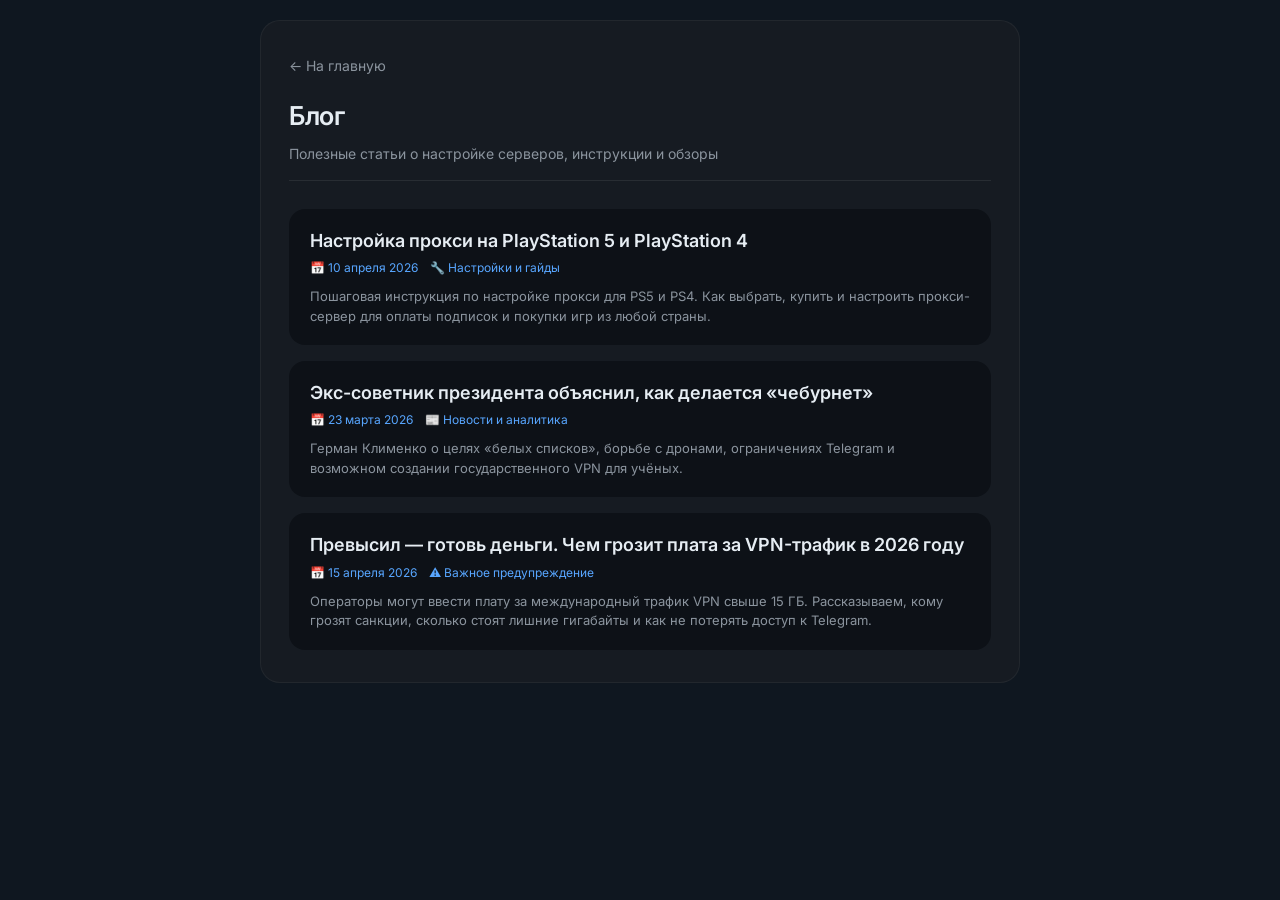
==== commit a65e4b8b: "Update index.html" ====
--- a/blog/index.html
+++ b/blog/index.html
@@ -4,6 +4,7 @@
     <meta charset="UTF-8">
     <meta name="viewport" content="width=device-width, initial-scale=1.0">
     <title>Блог | MTProto для Telegram</title>
+    <meta name="description" content="Полезные статьи о настройке прокси, VPN, обходе блокировок и новых ограничениях интернета в России.">
     <link href="https://fonts.googleapis.com/css2?family=Inter:wght@300;400;500;600;700&display=swap" rel="stylesheet">
     <style>
         * {
@@ -72,7 +73,6 @@
             border: 1px solid transparent;
         }
 
-        /* Кликабельный блок */
         .post-link {
             display: block;
             padding: 18px 20px;
@@ -129,7 +129,7 @@
 <body>
 
 <div class="container">
-    <a href="https://telegaproxy.vercel.app/" class="back-link">← На главную</a>
+    <a href="/" class="back-link">← На главную</a>
 
     <h1>Блог</h1>
     <div class="blog-description">
@@ -138,8 +138,8 @@
 
     <ul class="posts-list">
         <!-- СТАТЬЯ 1: PS5 -->
-        <li onclick="window.location.href='ps5-proxy.html'">
-            <a href="ps5-proxy.html" class="post-link">
+        <li onclick="window.location.href='nastroyka-proksi-na-playstation-5-i-playstation-4-poshagovaya-instruktsiya.html'">
+            <a href="nastroyka-proksi-na-playstation-5-i-playstation-4-poshagovaya-instruktsiya.html" class="post-link">
                 <div class="post-title">Настройка прокси на PlayStation 5 и PlayStation 4</div>
                 <div class="post-meta">
                     <span>📅 10 апреля 2026</span>
@@ -164,10 +164,24 @@
                 </div>
             </a>
         </li>
+
+        <!-- СТАТЬЯ 3: ПЛАТА ЗА VPN-ТРАФИК -->
+        <li onclick="window.location.href='plat-za-vpn-traffic-2026.html'">
+            <a href="plat-za-vpn-traffic-2026.html" class="post-link">
+                <div class="post-title">Превысил — готовь деньги. Чем грозит плата за VPN-трафик в 2026 году</div>
+                <div class="post-meta">
+                    <span>📅 15 апреля 2026</span>
+                    <span>⚠️ Важное предупреждение</span>
+                </div>
+                <div class="post-excerpt">
+                    Операторы могут ввести плату за международный трафик VPN свыше 15 ГБ. Рассказываем, кому грозят санкции, сколько стоят лишние гигабайты и как не потерять доступ к Telegram.
+                </div>
+            </a>
+        </li>
     </ul>
 </div>
 
-    <script defer src="https://umami-stats-ten.vercel.app/script.js" data-website-id="706c1472-5d7d-48b3-9ffe-f99364dee7cd"></script>
+<script defer src="https://umami-stats-ten.vercel.app/script.js" data-website-id="706c1472-5d7d-48b3-9ffe-f99364dee7cd"></script>
 
 </body>
 </html>
